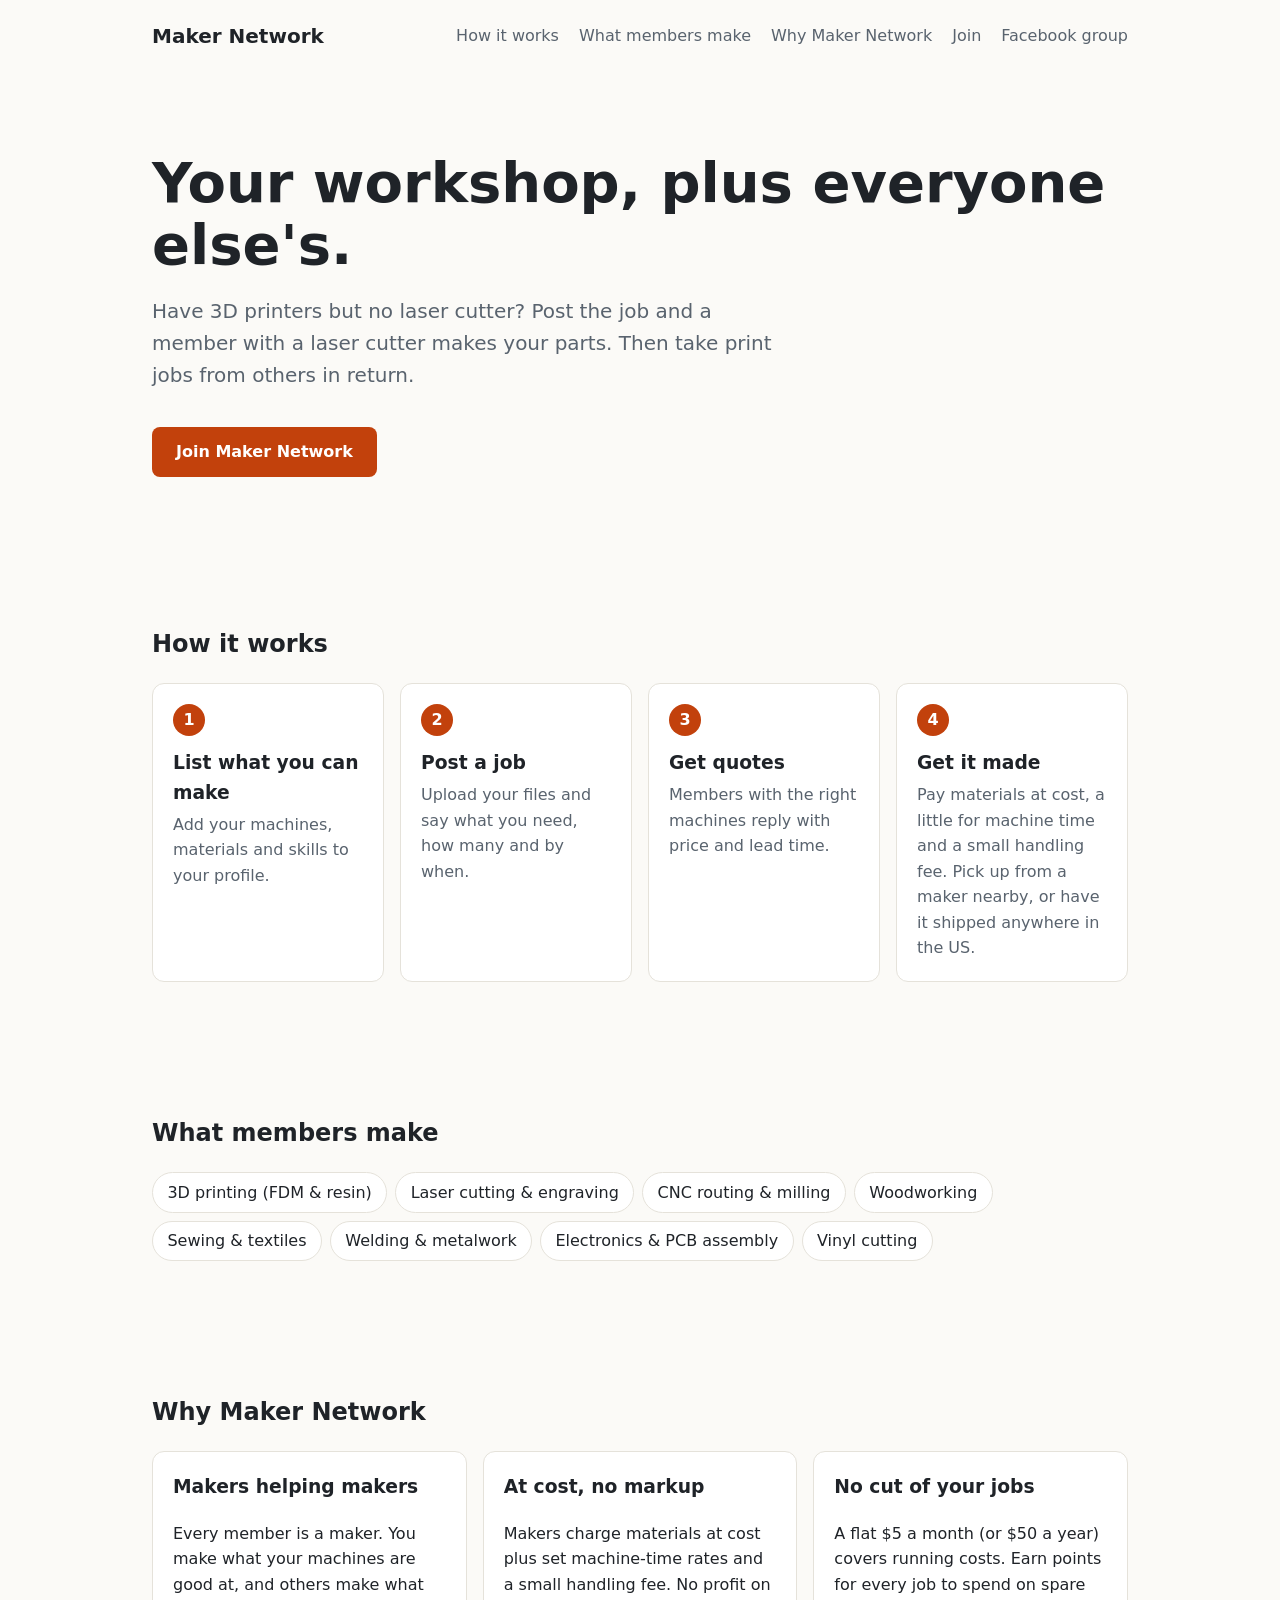
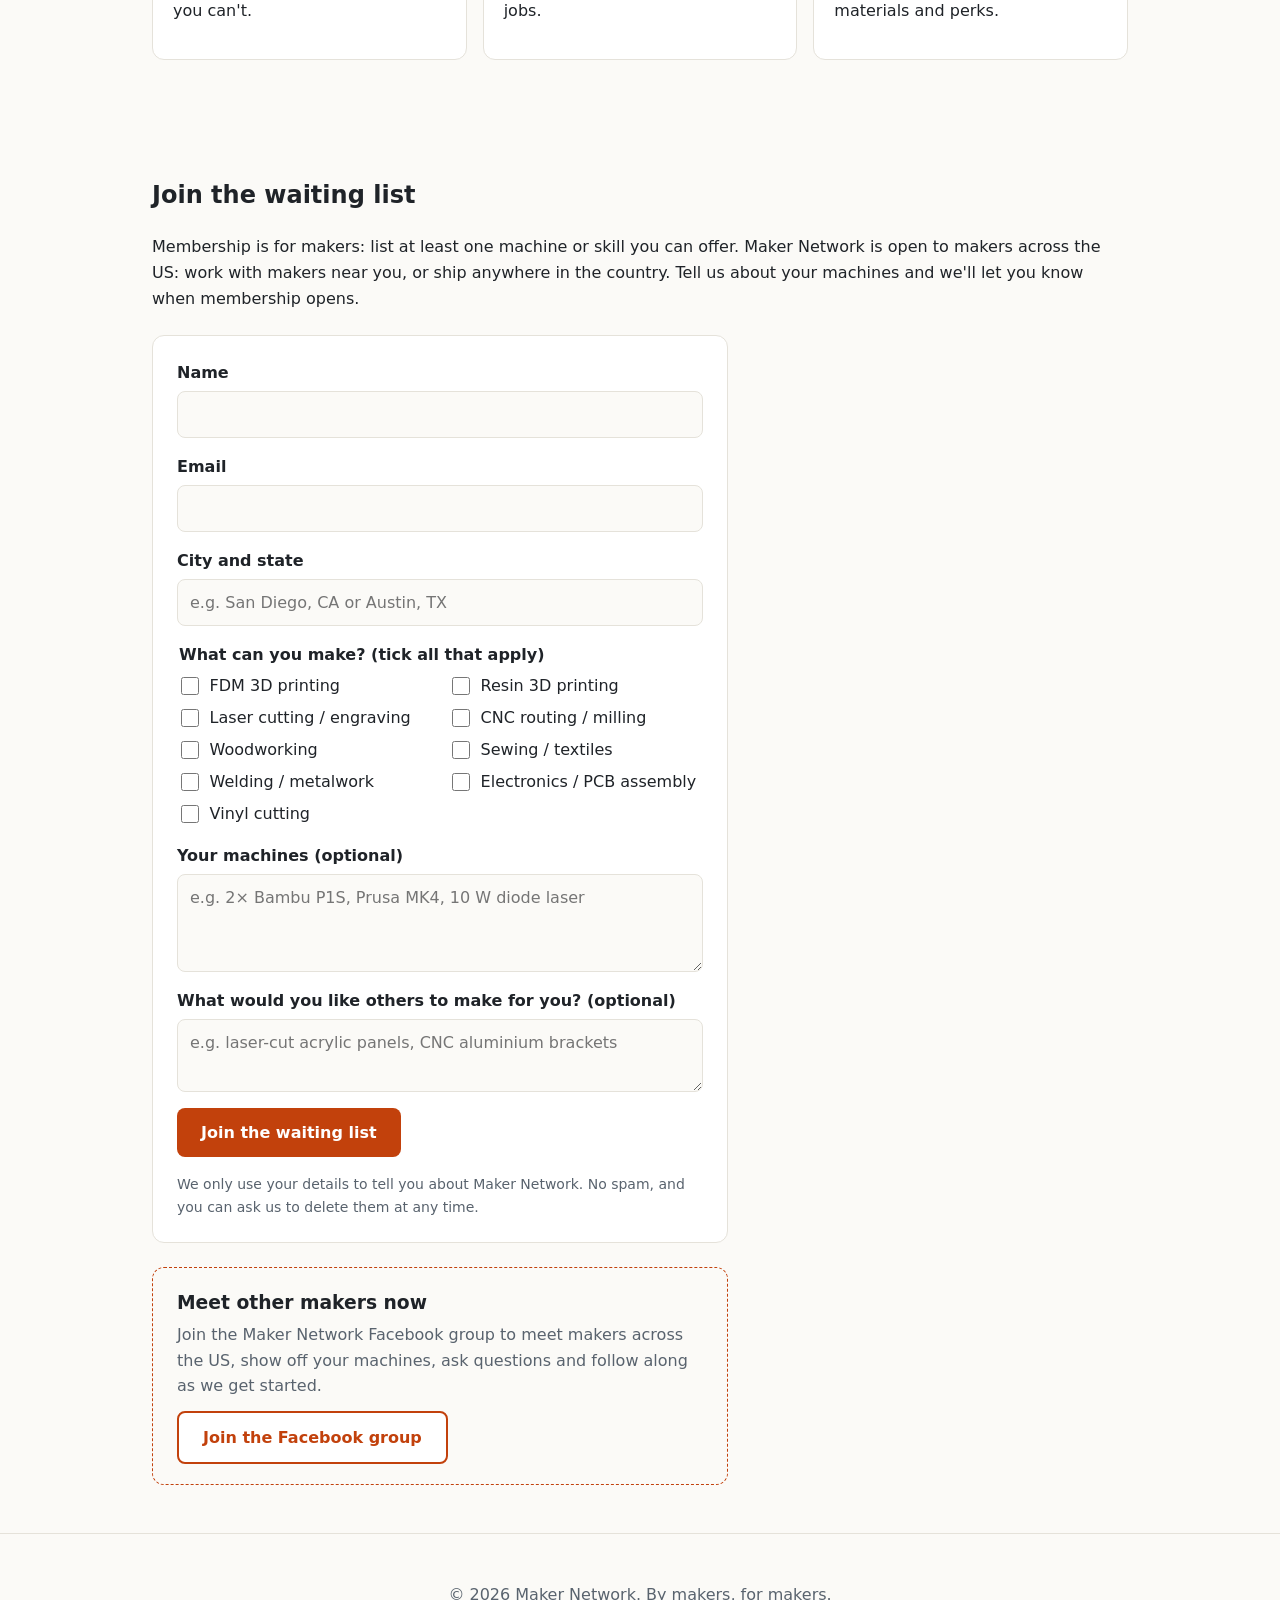
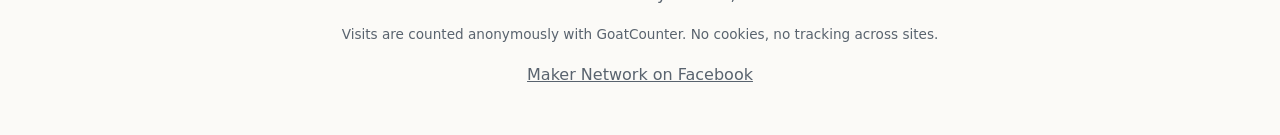
==== index.html @ ed3a5f57 "Count visits with GoatCounter Adds the GoatCounter script (no cookies), counts clicks on the Faceboo" ====
<!DOCTYPE html>
<html lang="en">
<head>
  <meta charset="utf-8">
  <meta name="viewport" content="width=device-width, initial-scale=1">
  <title>Maker Network: makers making for each other</title>
  <meta name="description" content="A network of makers who make things for each other. Post a job, and a member with the right machine makes it, at cost.">
  <link rel="stylesheet" href="styles.css">
  <meta property="og:type" content="website">
  <meta property="og:title" content="Maker Network: makers making for each other">
  <meta property="og:description" content="Makers across the US making things for each other, at cost. Join the waiting list.">
  <meta property="og:url" content="https://macdat-git.github.io/maker-network-website/">
  <meta property="og:image" content="https://macdat-git.github.io/maker-network-website/social-preview.png">
  <meta property="og:image:width" content="1640">
  <meta property="og:image:height" content="856">
  <meta name="twitter:card" content="summary_large_image">
</head>
<body>
  <header class="site-header">
    <a class="logo" href="./">Maker Network</a>
    <nav>
      <a href="#how">How it works</a>
      <a href="#capabilities">What members make</a>
      <a href="#why">Why Maker Network</a>
      <a href="#join">Join</a>
      <a href="https://www.facebook.com/groups/957347337170363" target="_blank" rel="noopener" data-goatcounter-click="facebook-group-menu">Facebook group</a>
    </nav>
  </header>

  <main>
    <section class="hero">
      <h1>Your workshop, plus everyone else's.</h1>
      <p>Have 3D printers but no laser cutter? Post the job and a member with a laser cutter makes your parts.
         Then take print jobs from others in return.</p>
      <a class="button" href="#join">Join Maker Network</a>
    </section>

    <section id="how">
      <h2>How it works</h2>
      <ol class="steps">
        <li><h3>List what you can make</h3><p>Add your machines, materials and skills to your profile.</p></li>
        <li><h3>Post a job</h3><p>Upload your files and say what you need, how many and by when.</p></li>
        <li><h3>Get quotes</h3><p>Members with the right machines reply with price and lead time.</p></li>
        <li><h3>Get it made</h3><p>Pay materials at cost, a little for machine time and a small handling fee. Pick up from a maker nearby, or have it shipped anywhere in the US.</p></li>
      </ol>
    </section>

    <section id="capabilities">
      <h2>What members make</h2>
      <ul class="tags">
        <li>3D printing (FDM &amp; resin)</li>
        <li>Laser cutting &amp; engraving</li>
        <li>CNC routing &amp; milling</li>
        <li>Woodworking</li>
        <li>Sewing &amp; textiles</li>
        <li>Welding &amp; metalwork</li>
        <li>Electronics &amp; PCB assembly</li>
        <li>Vinyl cutting</li>
      </ul>
    </section>

    <section id="why">
      <h2>Why Maker Network</h2>
      <div class="cards">
        <article class="card">
          <h3>Makers helping makers</h3>
          <p>Every member is a maker. You make what your machines are good at, and others make what you can't.</p>
        </article>
        <article class="card">
          <h3>At cost, no markup</h3>
          <p>Makers charge materials at cost plus set machine-time rates and a small handling fee. No profit on jobs.</p>
        </article>
        <article class="card">
          <h3>No cut of your jobs</h3>
          <p>A flat $5 a month (or $50 a year) covers running costs. Earn points for every job to spend on spare materials and perks.</p>
        </article>
      </div>
    </section>

    <section id="join">
      <h2>Join the waiting list</h2>
      <p>Membership is for makers: list at least one machine or skill you can offer.
         Maker Network is open to makers across the US: work with makers near you, or ship anywhere in the country.
         Tell us about your machines and we'll let you know when membership opens.</p>

      <!-- To turn the form on: create a free form at https://formspree.io (or a similar
           form service), then put its endpoint URL in data-endpoint below. -->
      <form id="signup" class="signup" method="POST" data-endpoint="https://formspree.io/f/meagjonw">
        <div class="field">
          <label for="name">Name</label>
          <input id="name" name="name" autocomplete="name" required>
        </div>
        <div class="field">
          <label for="email">Email</label>
          <input id="email" name="email" type="email" autocomplete="email" required>
        </div>
        <div class="field">
          <label for="area">City and state</label>
          <input id="area" name="area" placeholder="e.g. San Diego, CA or Austin, TX" required>
        </div>
        <fieldset class="field">
          <legend>What can you make? (tick all that apply)</legend>
          <div class="checks">
            <label><input type="checkbox" name="capabilities" value="FDM 3D printing"> FDM 3D printing</label>
            <label><input type="checkbox" name="capabilities" value="Resin 3D printing"> Resin 3D printing</label>
            <label><input type="checkbox" name="capabilities" value="Laser cutting / engraving"> Laser cutting / engraving</label>
            <label><input type="checkbox" name="capabilities" value="CNC routing / milling"> CNC routing / milling</label>
            <label><input type="checkbox" name="capabilities" value="Woodworking"> Woodworking</label>
            <label><input type="checkbox" name="capabilities" value="Sewing / textiles"> Sewing / textiles</label>
            <label><input type="checkbox" name="capabilities" value="Welding / metalwork"> Welding / metalwork</label>
            <label><input type="checkbox" name="capabilities" value="Electronics / PCB assembly"> Electronics / PCB assembly</label>
            <label><input type="checkbox" name="capabilities" value="Vinyl cutting"> Vinyl cutting</label>
          </div>
        </fieldset>
        <div class="field">
          <label for="machines">Your machines (optional)</label>
          <textarea id="machines" name="machines" rows="3" placeholder="e.g. 2× Bambu P1S, Prusa MK4, 10 W diode laser"></textarea>
        </div>
        <div class="field">
          <label for="need">What would you like others to make for you? (optional)</label>
          <textarea id="need" name="need" rows="2" placeholder="e.g. laser-cut acrylic panels, CNC aluminium brackets"></textarea>
        </div>
        <button class="button" type="submit">Join the waiting list</button>
        <p class="form-note">We only use your details to tell you about Maker Network. No spam, and you can ask us to delete them at any time.</p>
        <p class="form-status" role="status" aria-live="polite"></p>
      </form>

      <div class="community">
        <h3>Meet other makers now</h3>
        <p>Join the Maker Network Facebook group to meet makers across the US, show off your machines,
           ask questions and follow along as we get started.</p>
        <a class="button secondary" href="https://www.facebook.com/groups/957347337170363" target="_blank" rel="noopener" data-goatcounter-click="facebook-group-join-section">Join the Facebook group</a>
      </div>
    </section>
  </main>

  <footer class="site-footer">
    <p>&copy; <span id="year"></span> Maker Network. By makers, for makers.</p>
    <p class="small-print">Visits are counted anonymously with GoatCounter. No cookies, no tracking across sites.</p>
    <p><a href="https://www.facebook.com/groups/957347337170363" target="_blank" rel="noopener" data-goatcounter-click="facebook-group-footer">Maker Network on Facebook</a></p>
  </footer>
  <script src="main.js"></script>
  <!-- Visit counts: GoatCounter (no cookies). Dashboard: https://macdat.goatcounter.com -->
  <script data-goatcounter="https://macdat.goatcounter.com/count" async src="https://gc.zgo.at/count.js"></script>
</body>
</html>
---- styles.css ----
:root {
  --ink: #1f2328;
  --muted: #59636e;
  --bg: #fbfaf7;
  --surface: #ffffff;
  --accent: #c2410c;
  --accent-ink: #ffffff;
  --border: #e5e2da;
  --max: 64rem;
}

* { box-sizing: border-box; }

body {
  margin: 0;
  font-family: system-ui, -apple-system, "Segoe UI", Roboto, sans-serif;
  color: var(--ink);
  background: var(--bg);
  line-height: 1.6;
}

.site-header {
  display: flex;
  flex-wrap: wrap;
  gap: 1rem;
  justify-content: space-between;
  align-items: center;
  max-width: var(--max);
  margin: 0 auto;
  padding: 1.25rem 1.5rem;
}

.logo { font-weight: 700; font-size: 1.25rem; color: var(--ink); text-decoration: none; }
nav { display: flex; flex-wrap: wrap; gap: 1.25rem; }
nav a { color: var(--muted); text-decoration: none; }
nav a:hover { color: var(--accent); }

main section {
  max-width: var(--max);
  margin: 0 auto;
  padding: 3rem 1.5rem;
}

.hero { padding-top: 5rem; padding-bottom: 5rem; }
.hero h1 { font-size: clamp(2rem, 5vw, 3.5rem); line-height: 1.1; margin: 0 0 1rem; }
.hero p { font-size: 1.25rem; color: var(--muted); max-width: 40rem; }

.button {
  display: inline-block;
  margin-top: 1rem;
  padding: 0.75rem 1.5rem;
  background: var(--accent);
  color: var(--accent-ink);
  border-radius: 0.5rem;
  text-decoration: none;
  font-weight: 600;
}

.cards {
  display: grid;
  grid-template-columns: repeat(auto-fit, minmax(14rem, 1fr));
  gap: 1rem;
}

.card {
  background: var(--surface);
  border: 1px solid var(--border);
  border-radius: 0.75rem;
  padding: 1.25rem;
}
.card h3 { margin-top: 0; }

.site-footer {
  border-top: 1px solid var(--border);
  text-align: center;
  color: var(--muted);
  padding: 2rem 1.5rem;
}

.steps {
  list-style: none;
  counter-reset: step;
  padding: 0;
  display: grid;
  grid-template-columns: repeat(auto-fit, minmax(13rem, 1fr));
  gap: 1rem;
}
.steps li {
  counter-increment: step;
  background: var(--surface);
  border: 1px solid var(--border);
  border-radius: 0.75rem;
  padding: 1.25rem;
}
.steps li::before {
  content: counter(step);
  display: inline-grid;
  place-items: center;
  width: 2rem;
  height: 2rem;
  border-radius: 50%;
  background: var(--accent);
  color: var(--accent-ink);
  font-weight: 700;
}
.steps h3 { margin: 0.75rem 0 0.25rem; }
.steps p { margin: 0; color: var(--muted); }

.tags {
  list-style: none;
  padding: 0;
  display: flex;
  flex-wrap: wrap;
  gap: 0.5rem;
}
.tags li {
  background: var(--surface);
  border: 1px solid var(--border);
  border-radius: 999px;
  padding: 0.4rem 0.9rem;
}

.placeholder { color: var(--muted); font-style: italic; }

.signup {
  display: grid;
  gap: 1rem;
  max-width: 36rem;
  margin-top: 1.5rem;
  background: var(--surface);
  border: 1px solid var(--border);
  border-radius: 0.75rem;
  padding: 1.5rem;
}
.field { display: grid; gap: 0.35rem; border: 0; padding: 0; margin: 0; }
.field label, .field legend { font-weight: 600; }
.field legend { margin-bottom: 0.35rem; }
input, textarea {
  font: inherit;
  padding: 0.6rem 0.75rem;
  border: 1px solid var(--border);
  border-radius: 0.5rem;
  background: var(--bg);
  color: var(--ink);
}
input:focus, textarea:focus { outline: 2px solid var(--accent); outline-offset: 1px; }
.checks {
  display: grid;
  grid-template-columns: repeat(auto-fit, minmax(14rem, 1fr));
  gap: 0.4rem 1rem;
}
.checks label { font-weight: 400; display: flex; gap: 0.5rem; align-items: center; }
.checks input { width: 1.1rem; height: 1.1rem; }
.signup .button { justify-self: start; border: 0; cursor: pointer; font: inherit; font-weight: 600; margin-top: 0; }
.signup .button:disabled { opacity: 0.5; cursor: not-allowed; }
.form-note { font-size: 0.875rem; color: var(--muted); margin: 0; }
.form-status { margin: 0; font-weight: 600; }
.form-status:empty { display: none; }

.community {
  max-width: 36rem;
  margin-top: 1.5rem;
  padding: 1.25rem 1.5rem;
  border: 1px dashed var(--accent);
  border-radius: 0.75rem;
}
.community h3 { margin: 0 0 0.25rem; }
.community p { margin: 0 0 0.75rem; color: var(--muted); }
.button.secondary { background: var(--surface); color: var(--accent); border: 2px solid var(--accent); margin-top: 0; }
.site-footer a { color: var(--muted); }
.small-print { font-size: 0.85rem; }
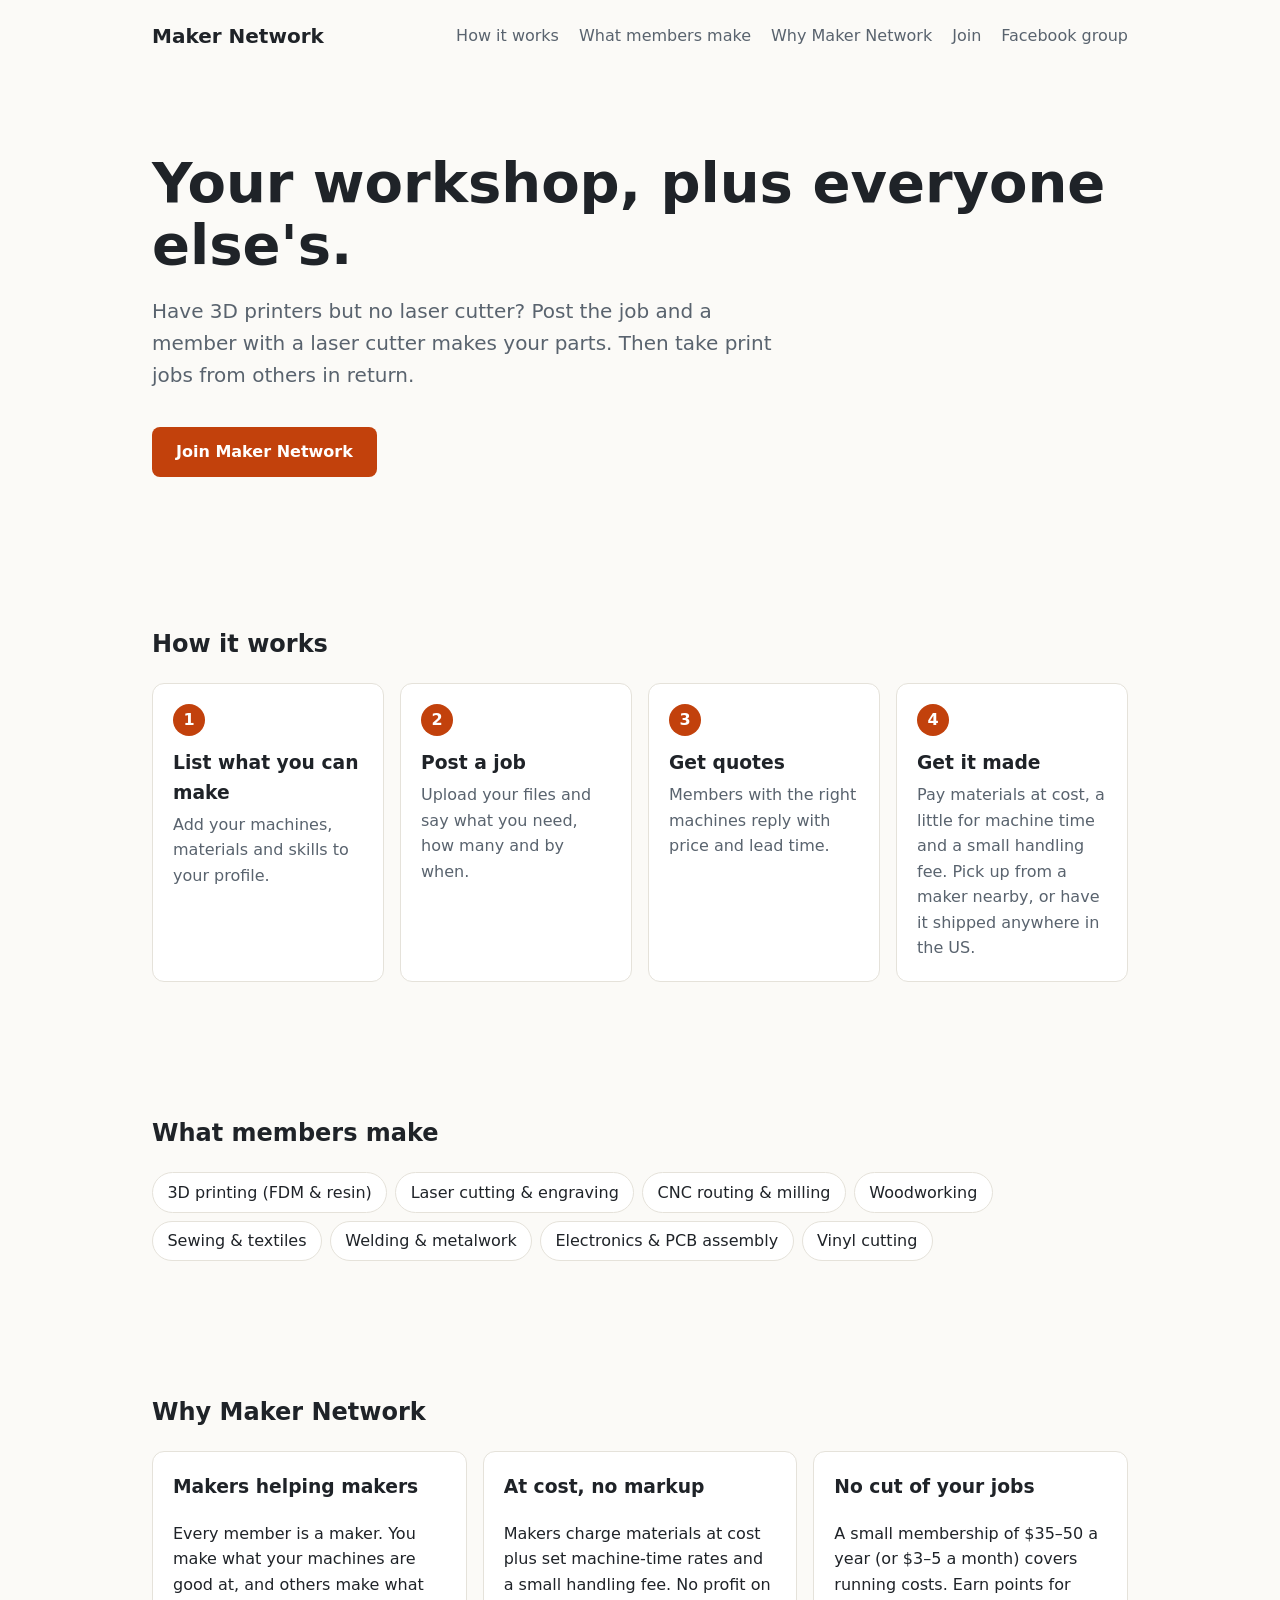
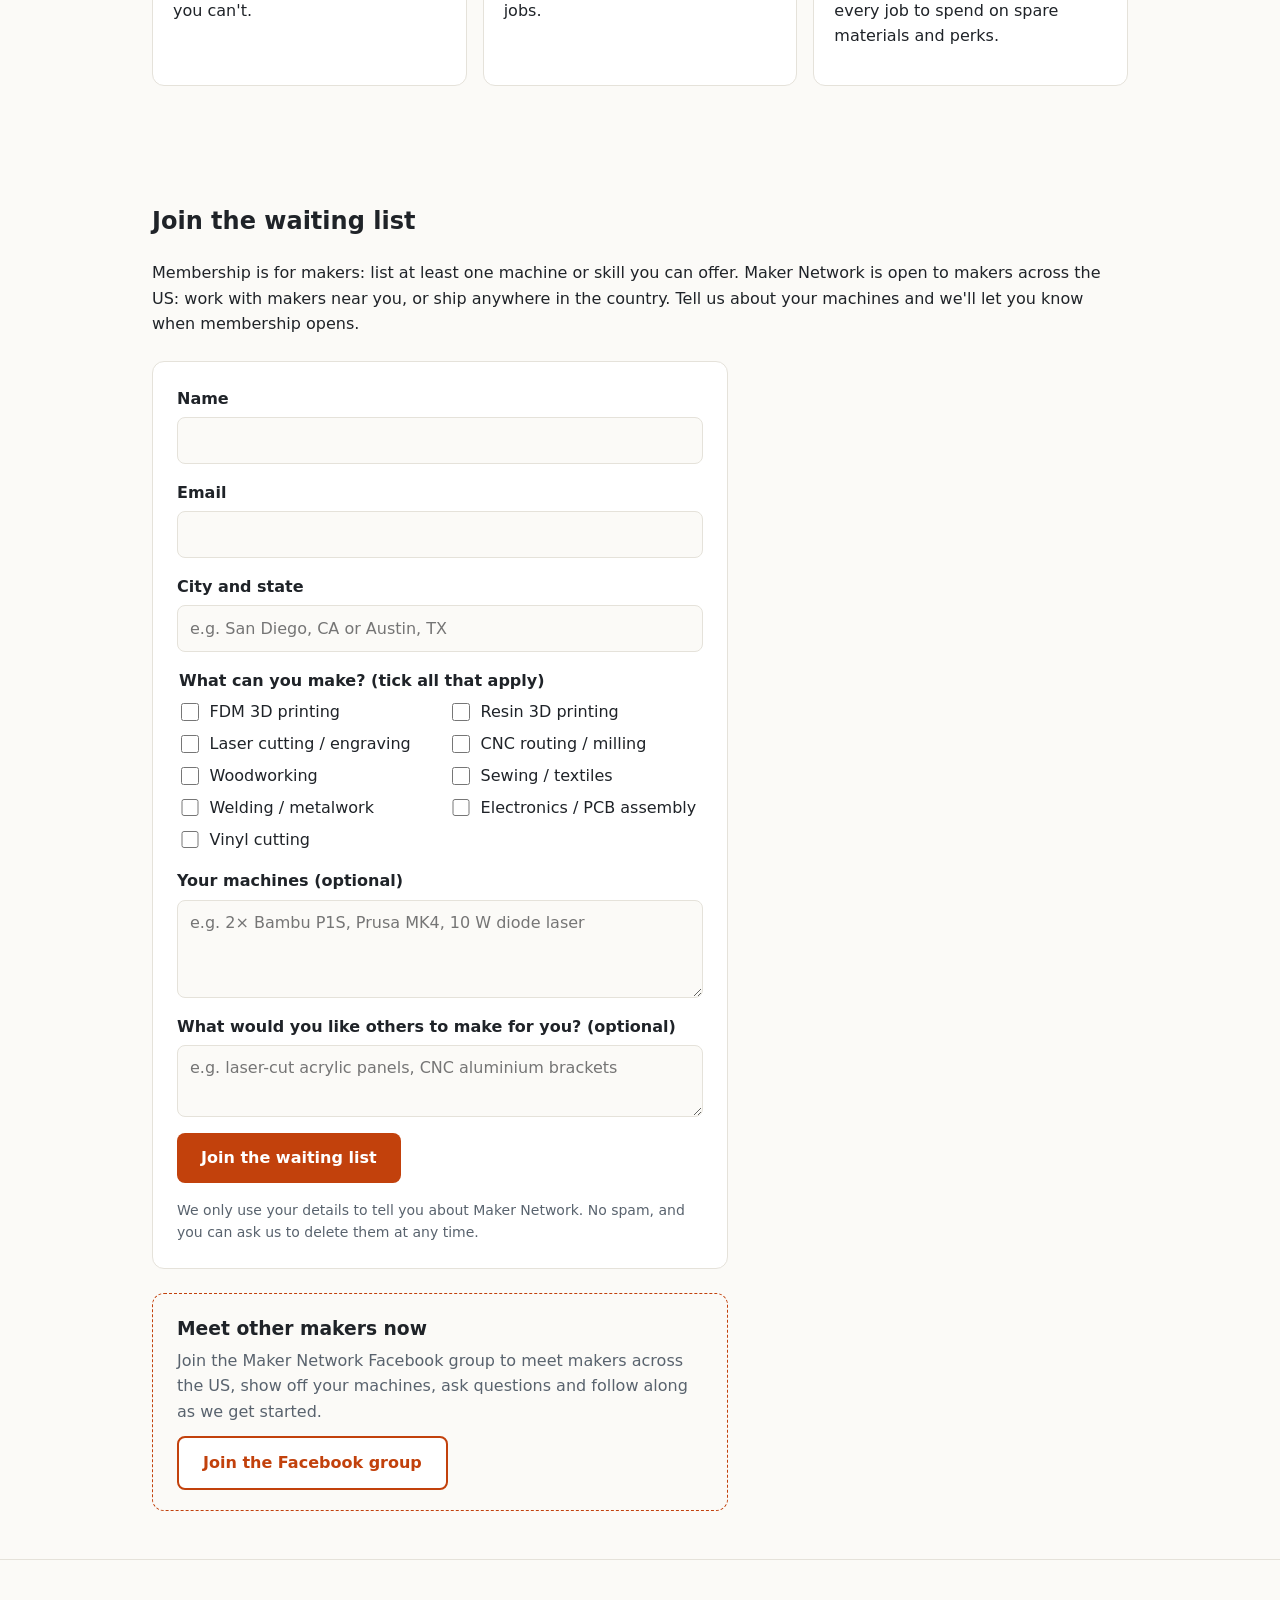
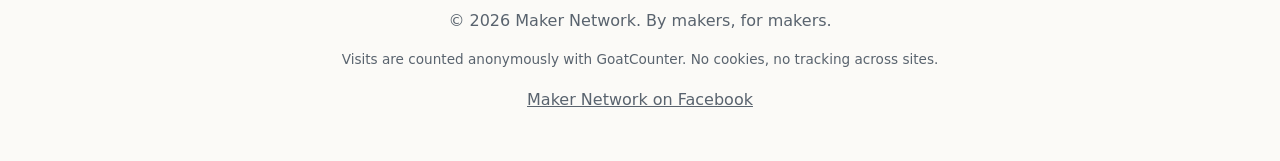
==== commit 0d678dfb: "Show the new membership fee range Co-Authored-By: Claude Opus 5.5 <noreply@anthropic.com> Claude-Ses" ====
--- a/index.html
+++ b/index.html
@@ -32,7 +32,7 @@
       <h1>Your workshop, plus everyone else's.</h1>
       <p>Have 3D printers but no laser cutter? Post the job and a member with a laser cutter makes your parts.
          Then take print jobs from others in return.</p>
-      <a class="button" href="#join">Join Maker Network</a>
+      <a class="button" href="#join" data-goatcounter-click="join-button-top">Join Maker Network</a>
     </section>
 
     <section id="how">
@@ -72,7 +72,7 @@
         </article>
         <article class="card">
           <h3>No cut of your jobs</h3>
-          <p>A flat $5 a month (or $50 a year) covers running costs. Earn points for every job to spend on spare materials and perks.</p>
+          <p>A small membership of $35–50 a year (or $3–5 a month) covers running costs. Earn points for every job to spend on spare materials and perks.</p>
         </article>
       </div>
     </section>
@@ -120,7 +120,7 @@
           <label for="need">What would you like others to make for you? (optional)</label>
           <textarea id="need" name="need" rows="2" placeholder="e.g. laser-cut acrylic panels, CNC aluminium brackets"></textarea>
         </div>
-        <button class="button" type="submit">Join the waiting list</button>
+        <button class="button" type="submit" data-goatcounter-click="signup-button-click">Join the waiting list</button>
         <p class="form-note">We only use your details to tell you about Maker Network. No spam, and you can ask us to delete them at any time.</p>
         <p class="form-status" role="status" aria-live="polite"></p>
       </form>
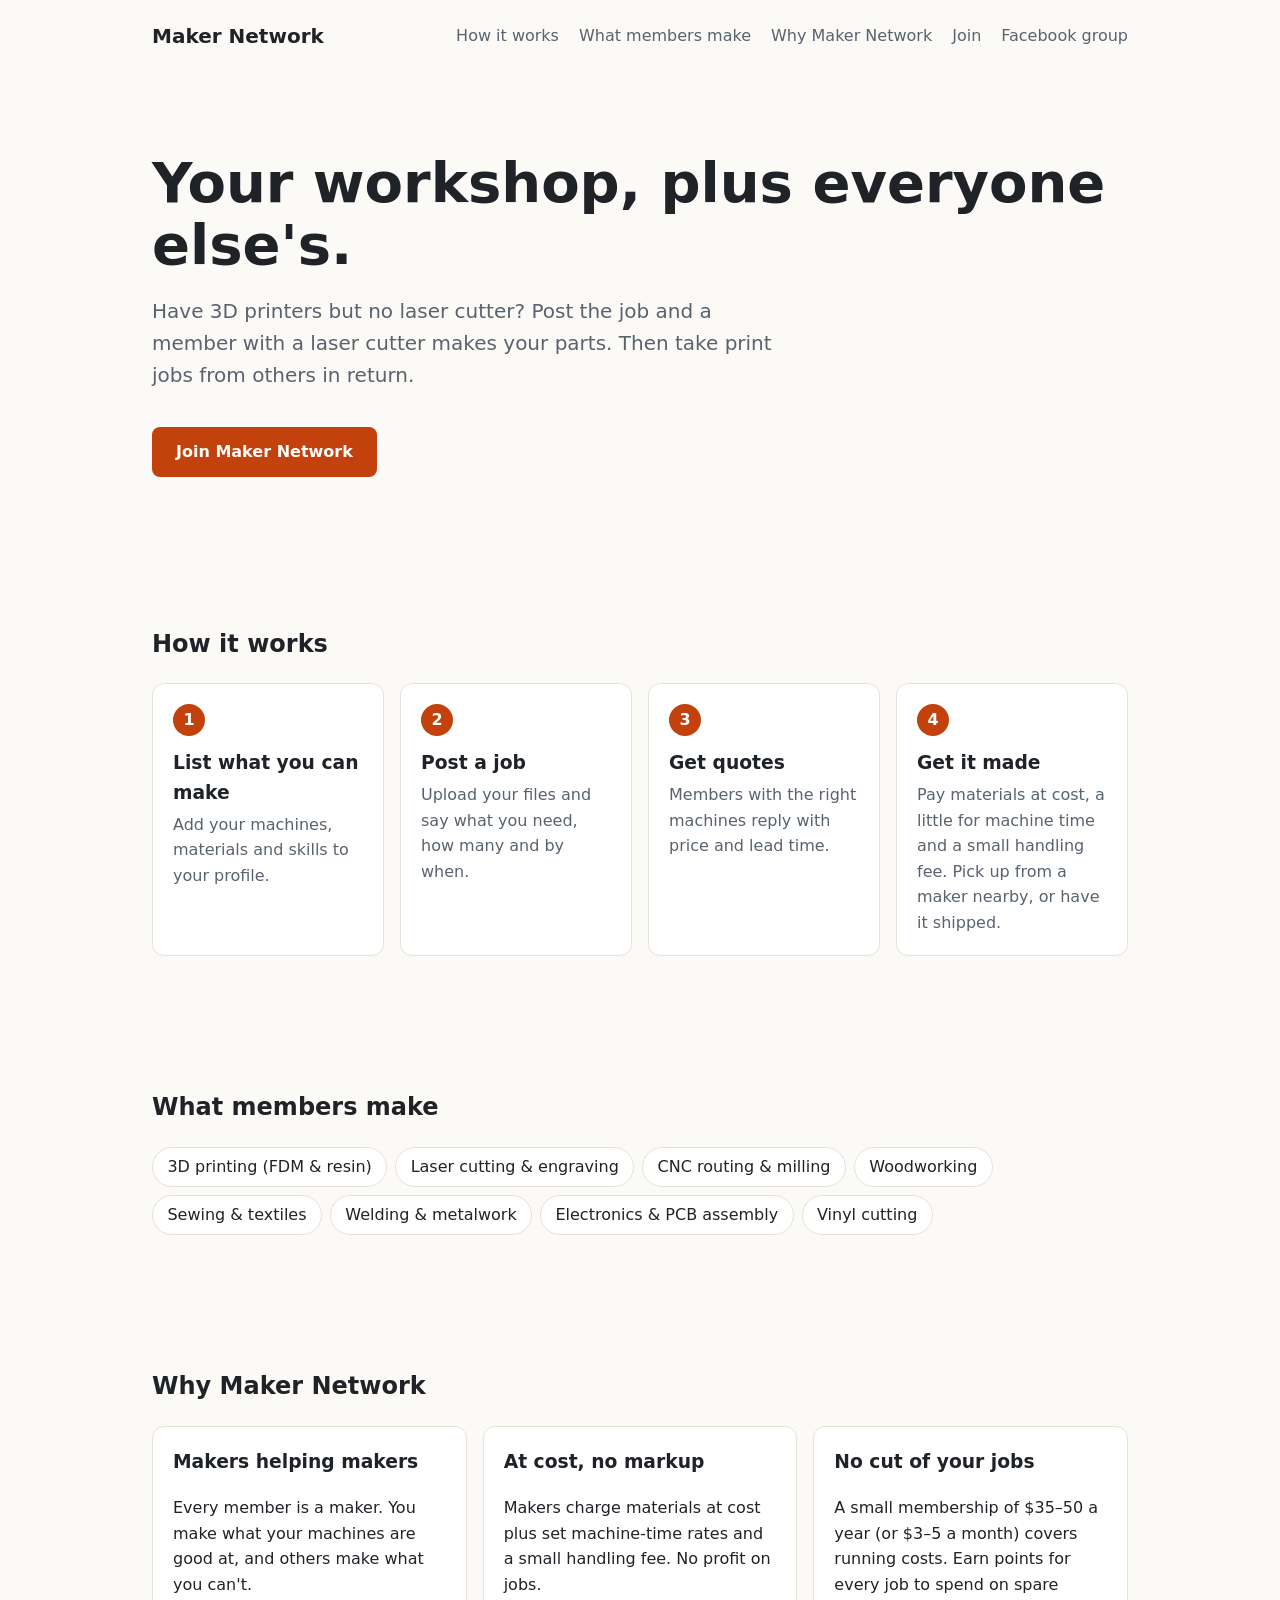
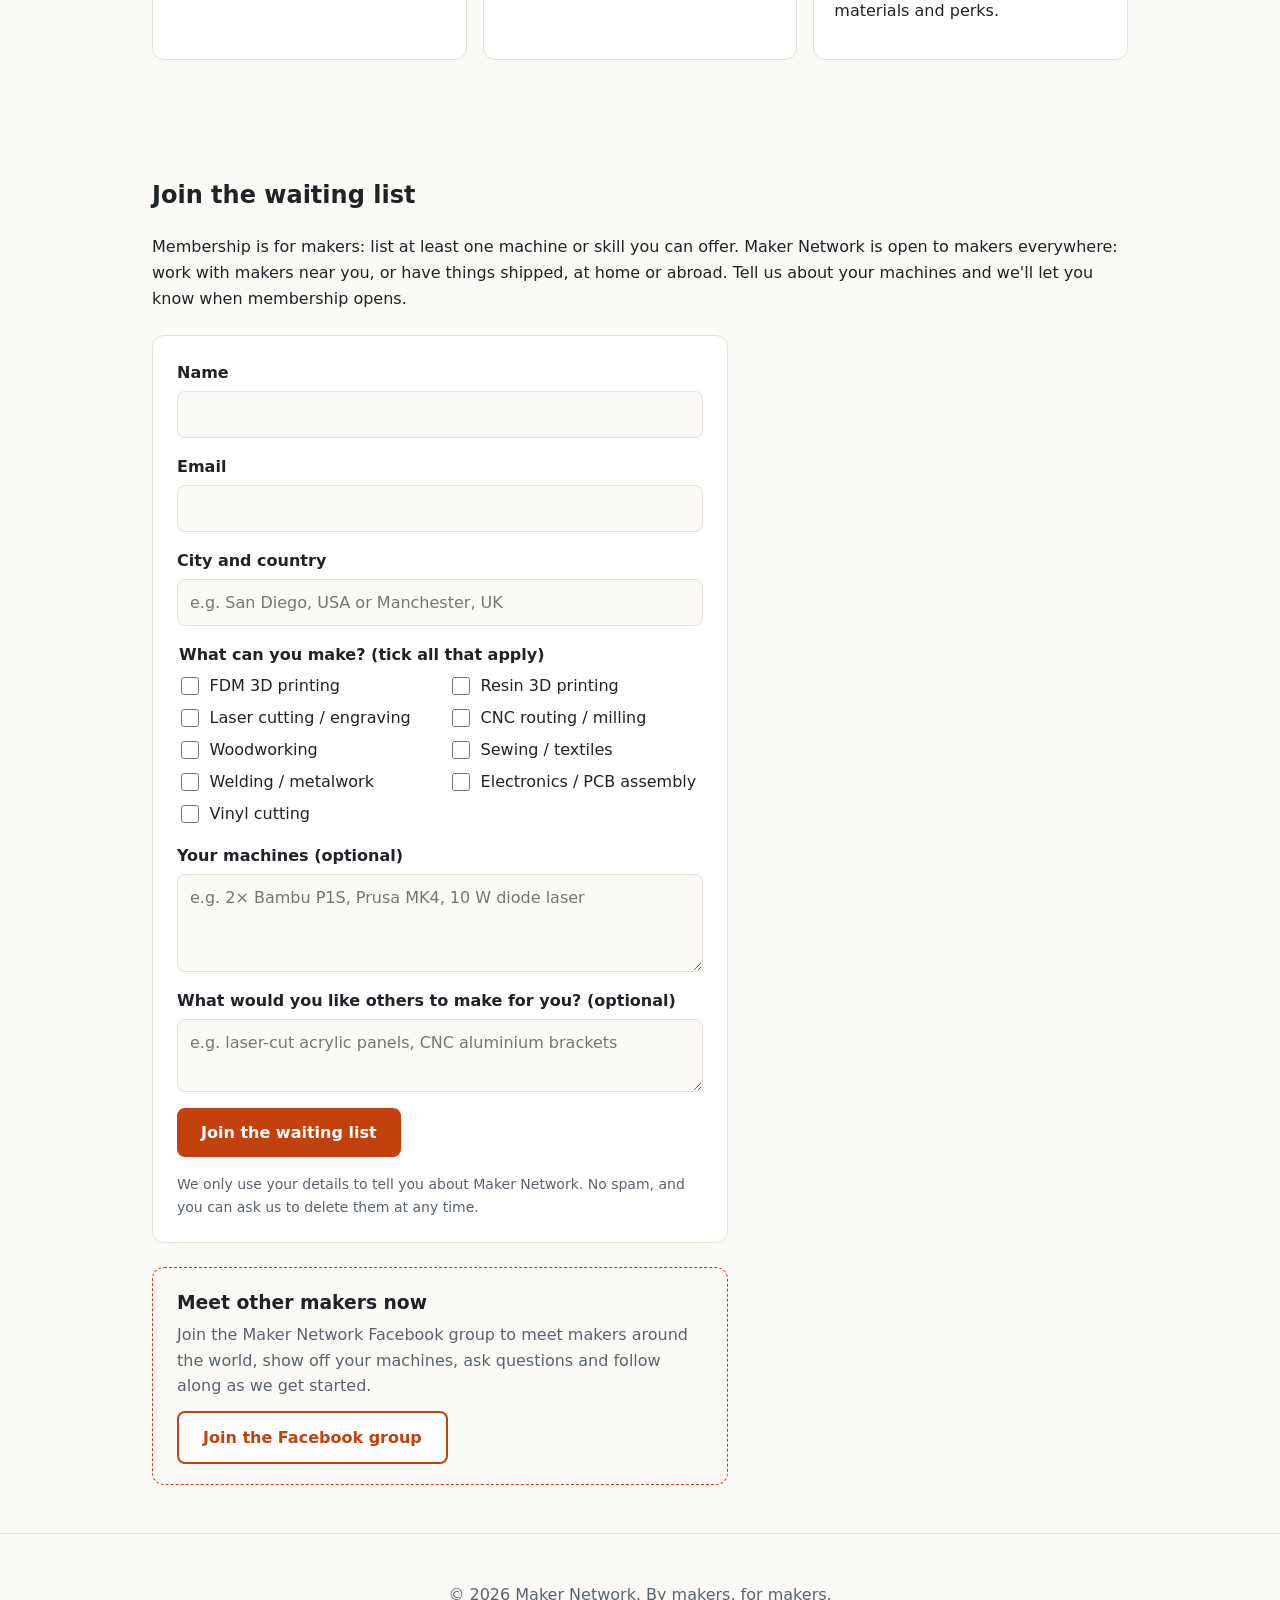
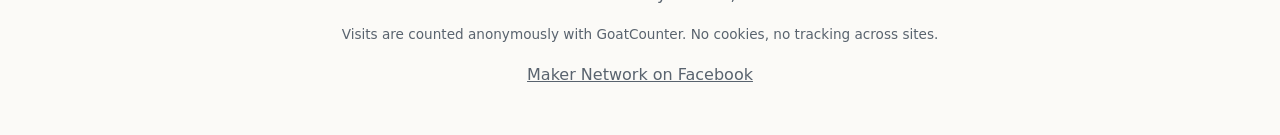
==== commit 403fbe7b: "Open the website to makers worldwide Removes US-only wording, asks for city and country on the waiti" ====
--- a/index.html
+++ b/index.html
@@ -8,7 +8,7 @@
   <link rel="stylesheet" href="styles.css">
   <meta property="og:type" content="website">
   <meta property="og:title" content="Maker Network: makers making for each other">
-  <meta property="og:description" content="Makers across the US making things for each other, at cost. Join the waiting list.">
+  <meta property="og:description" content="Makers around the world making things for each other, at cost. Join the waiting list.">
   <meta property="og:url" content="https://macdat-git.github.io/maker-network-website/">
   <meta property="og:image" content="https://macdat-git.github.io/maker-network-website/social-preview.png">
   <meta property="og:image:width" content="1640">
@@ -41,7 +41,7 @@
         <li><h3>List what you can make</h3><p>Add your machines, materials and skills to your profile.</p></li>
         <li><h3>Post a job</h3><p>Upload your files and say what you need, how many and by when.</p></li>
         <li><h3>Get quotes</h3><p>Members with the right machines reply with price and lead time.</p></li>
-        <li><h3>Get it made</h3><p>Pay materials at cost, a little for machine time and a small handling fee. Pick up from a maker nearby, or have it shipped anywhere in the US.</p></li>
+        <li><h3>Get it made</h3><p>Pay materials at cost, a little for machine time and a small handling fee. Pick up from a maker nearby, or have it shipped.</p></li>
       </ol>
     </section>
 
@@ -80,7 +80,7 @@
     <section id="join">
       <h2>Join the waiting list</h2>
       <p>Membership is for makers: list at least one machine or skill you can offer.
-         Maker Network is open to makers across the US: work with makers near you, or ship anywhere in the country.
+         Maker Network is open to makers everywhere: work with makers near you, or have things shipped, at home or abroad.
          Tell us about your machines and we'll let you know when membership opens.</p>
 
       <!-- To turn the form on: create a free form at https://formspree.io (or a similar
@@ -95,8 +95,8 @@
           <input id="email" name="email" type="email" autocomplete="email" required>
         </div>
         <div class="field">
-          <label for="area">City and state</label>
-          <input id="area" name="area" placeholder="e.g. San Diego, CA or Austin, TX" required>
+          <label for="area">City and country</label>
+          <input id="area" name="area" placeholder="e.g. San Diego, USA or Manchester, UK" required>
         </div>
         <fieldset class="field">
           <legend>What can you make? (tick all that apply)</legend>
@@ -127,7 +127,7 @@
 
       <div class="community">
         <h3>Meet other makers now</h3>
-        <p>Join the Maker Network Facebook group to meet makers across the US, show off your machines,
+        <p>Join the Maker Network Facebook group to meet makers around the world, show off your machines,
            ask questions and follow along as we get started.</p>
         <a class="button secondary" href="https://www.facebook.com/groups/957347337170363" target="_blank" rel="noopener" data-goatcounter-click="facebook-group-join-section">Join the Facebook group</a>
       </div>
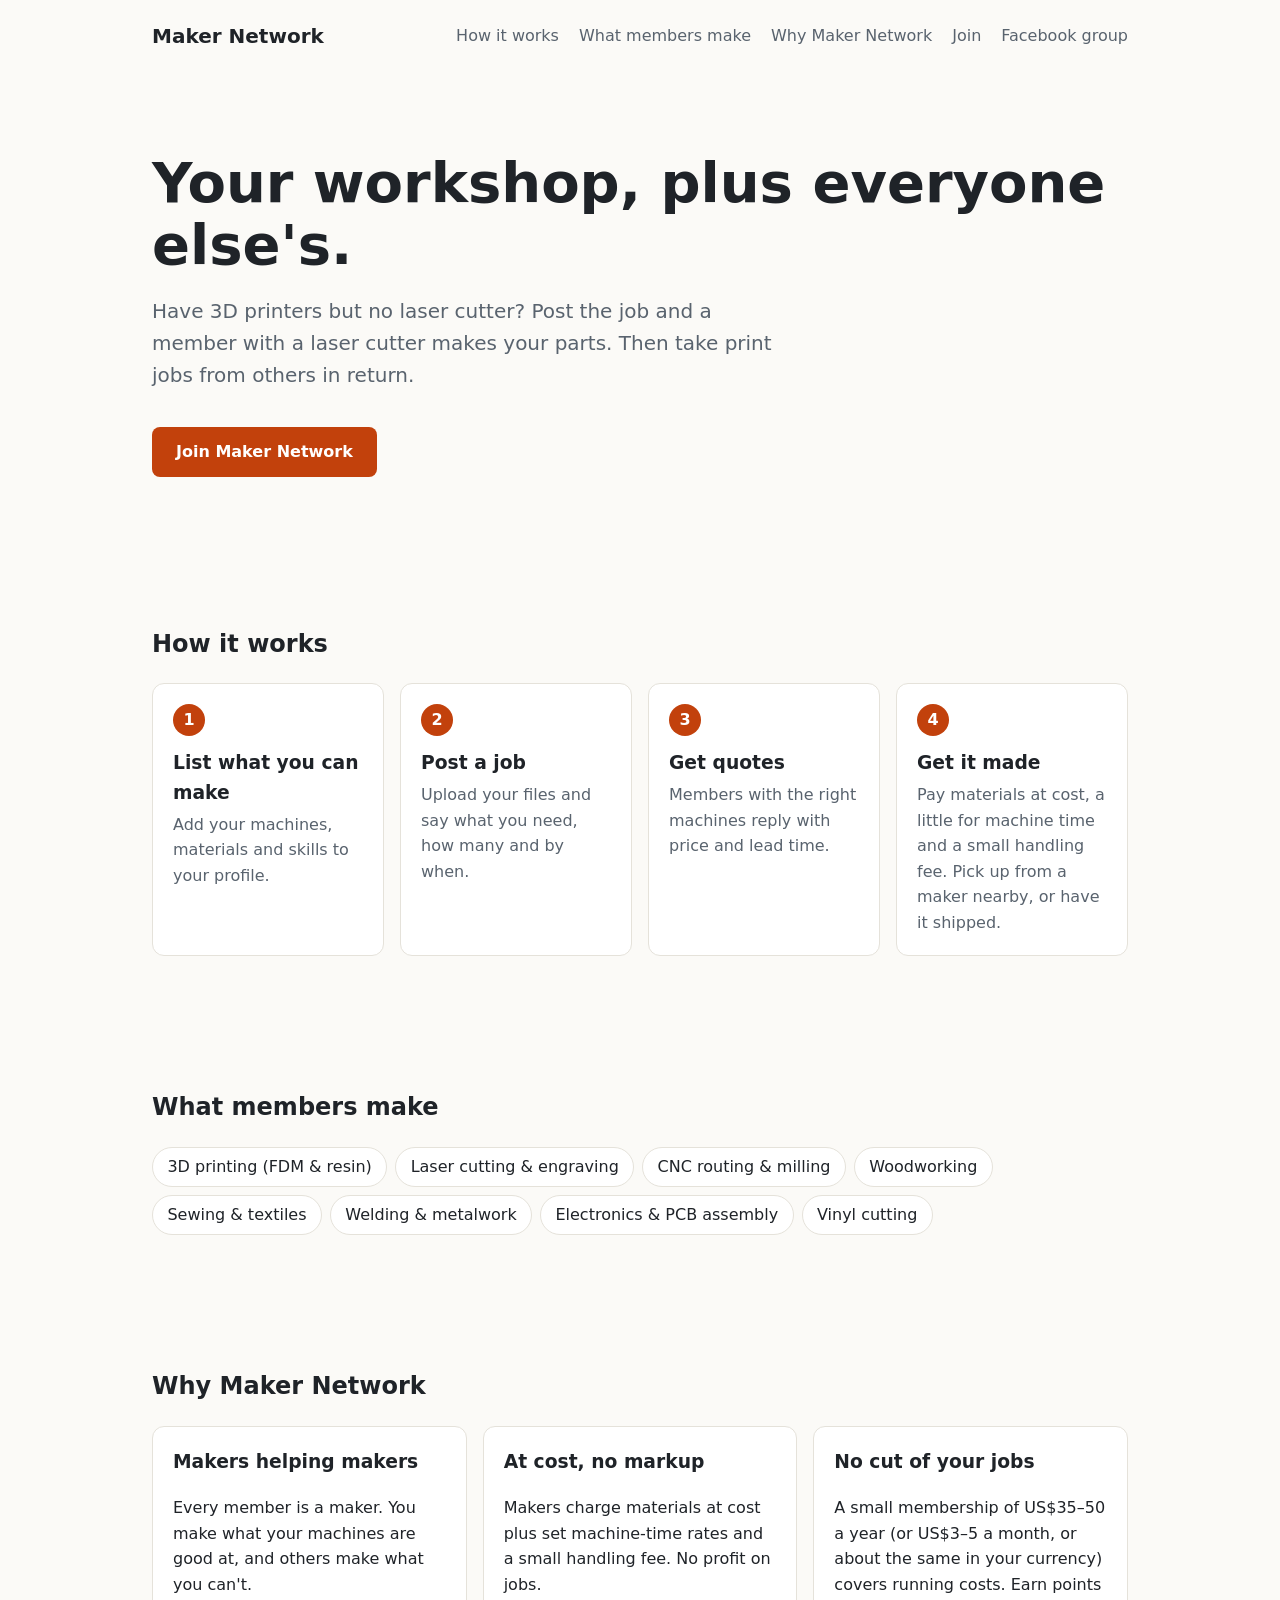
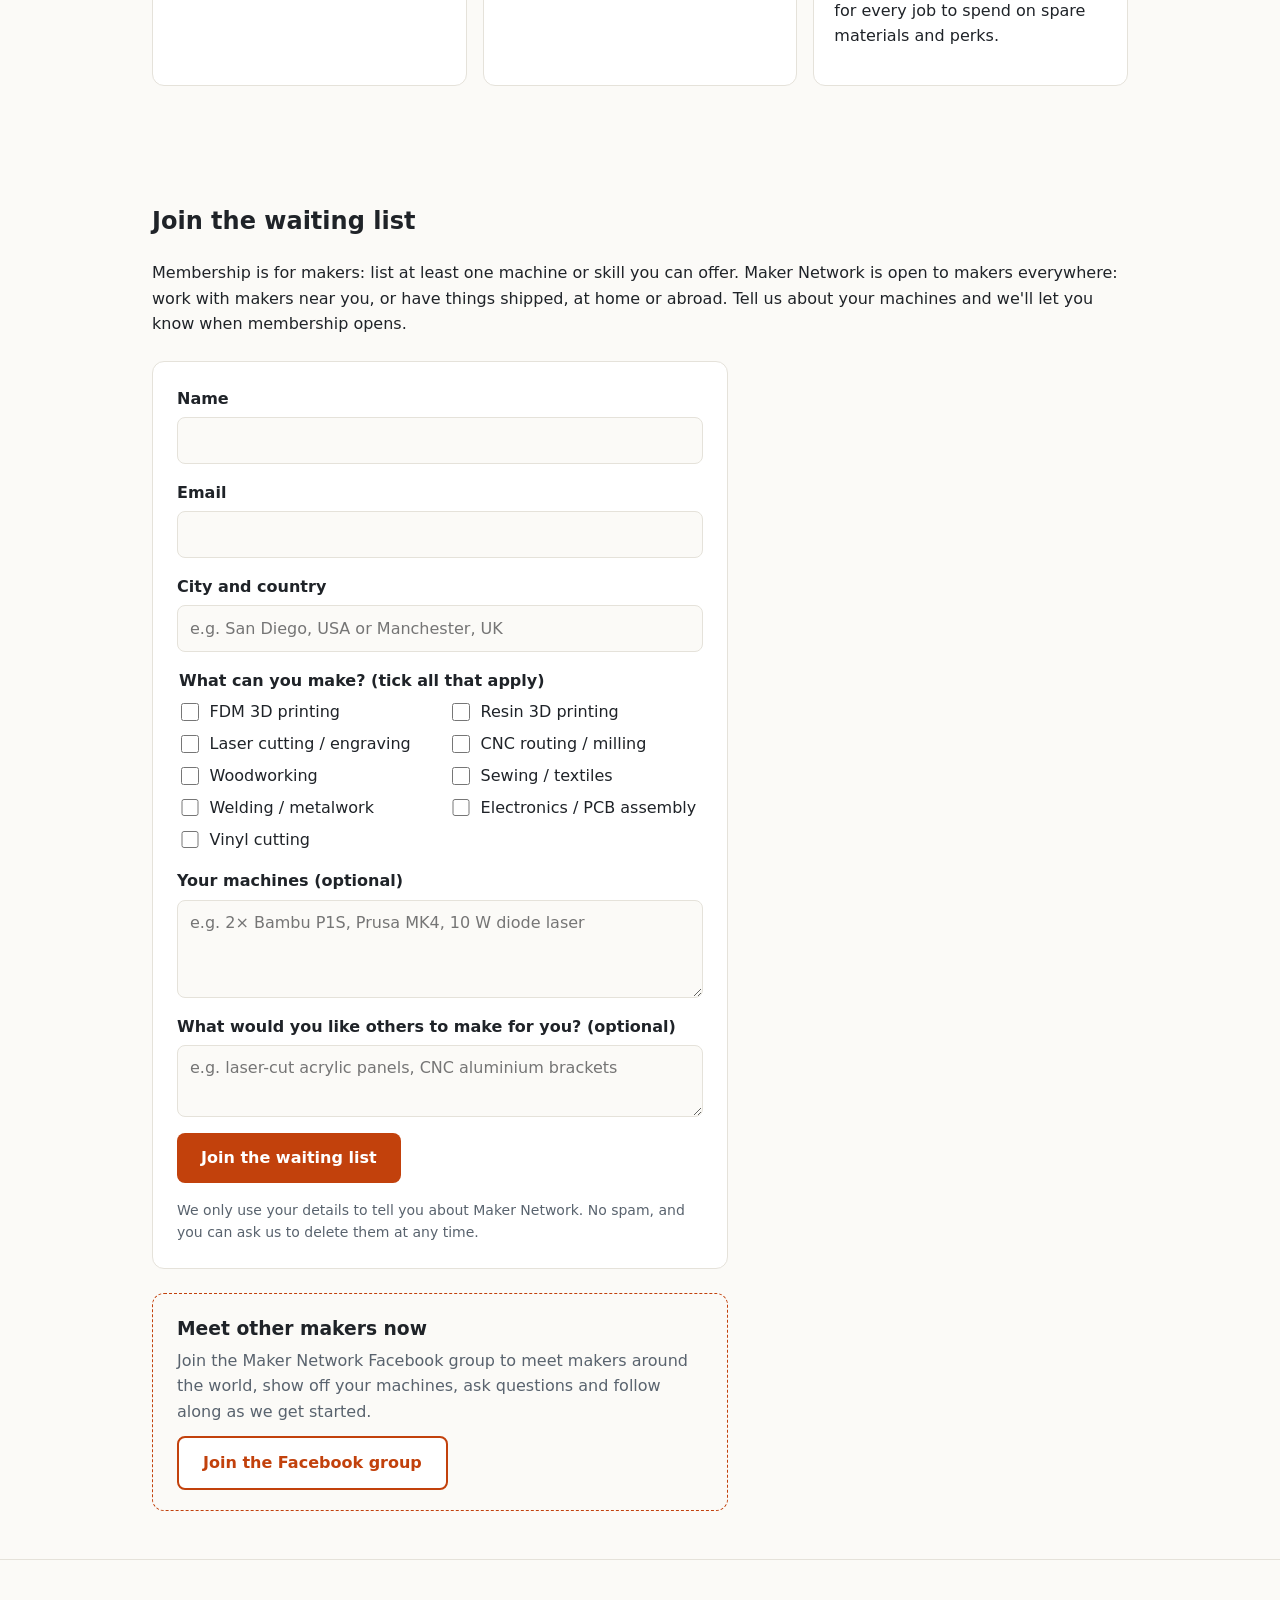
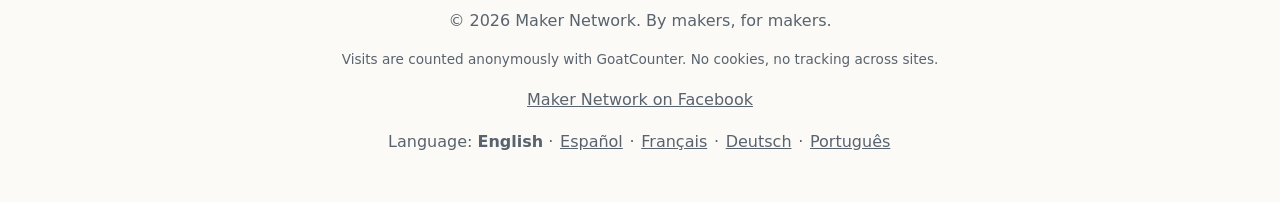
==== commit f3e30fc7: "Add Spanish, French, German and Portuguese versions of the website The page is now generated from sr" ====
--- a/index.html
+++ b/index.html
@@ -5,11 +5,28 @@
   <meta name="viewport" content="width=device-width, initial-scale=1">
   <title>Maker Network: makers making for each other</title>
   <meta name="description" content="A network of makers who make things for each other. Post a job, and a member with the right machine makes it, at cost.">
+  <script>
+    (function () {
+      try {
+        if (localStorage.getItem("mn-lang")) return;
+        var pages = { es: "es/", fr: "fr/", de: "de/", pt: "pt/" };
+        var lang = (navigator.language || "en").slice(0, 2).toLowerCase();
+        if (pages[lang]) location.replace(pages[lang] + location.hash);
+      } catch (e) {}
+    })();
+  </script>
   <link rel="stylesheet" href="styles.css">
+<link rel="alternate" hreflang="en" href="https://macdat-git.github.io/maker-network-website/">
+  <link rel="alternate" hreflang="es" href="https://macdat-git.github.io/maker-network-website/es/">
+  <link rel="alternate" hreflang="fr" href="https://macdat-git.github.io/maker-network-website/fr/">
+  <link rel="alternate" hreflang="de" href="https://macdat-git.github.io/maker-network-website/de/">
+  <link rel="alternate" hreflang="pt" href="https://macdat-git.github.io/maker-network-website/pt/">
+  <link rel="alternate" hreflang="x-default" href="https://macdat-git.github.io/maker-network-website/">
   <meta property="og:type" content="website">
   <meta property="og:title" content="Maker Network: makers making for each other">
   <meta property="og:description" content="Makers around the world making things for each other, at cost. Join the waiting list.">
   <meta property="og:url" content="https://macdat-git.github.io/maker-network-website/">
+  <meta property="og:locale" content="en_US">
   <meta property="og:image" content="https://macdat-git.github.io/maker-network-website/social-preview.png">
   <meta property="og:image:width" content="1640">
   <meta property="og:image:height" content="856">
@@ -30,8 +47,7 @@
   <main>
     <section class="hero">
       <h1>Your workshop, plus everyone else's.</h1>
-      <p>Have 3D printers but no laser cutter? Post the job and a member with a laser cutter makes your parts.
-         Then take print jobs from others in return.</p>
+      <p>Have 3D printers but no laser cutter? Post the job and a member with a laser cutter makes your parts. Then take print jobs from others in return.</p>
       <a class="button" href="#join" data-goatcounter-click="join-button-top">Join Maker Network</a>
     </section>
 
@@ -72,20 +88,21 @@
         </article>
         <article class="card">
           <h3>No cut of your jobs</h3>
-          <p>A small membership of $35–50 a year (or $3–5 a month) covers running costs. Earn points for every job to spend on spare materials and perks.</p>
+          <p>A small membership of US$35–50 a year (or US$3–5 a month, or about the same in your currency) covers running costs. Earn points for every job to spend on spare materials and perks.</p>
         </article>
       </div>
     </section>
 
     <section id="join">
       <h2>Join the waiting list</h2>
-      <p>Membership is for makers: list at least one machine or skill you can offer.
-         Maker Network is open to makers everywhere: work with makers near you, or have things shipped, at home or abroad.
-         Tell us about your machines and we'll let you know when membership opens.</p>
+      <p>Membership is for makers: list at least one machine or skill you can offer. Maker Network is open to makers everywhere: work with makers near you, or have things shipped, at home or abroad. Tell us about your machines and we'll let you know when membership opens.</p>
 
       <!-- To turn the form on: create a free form at https://formspree.io (or a similar
            form service), then put its endpoint URL in data-endpoint below. -->
-      <form id="signup" class="signup" method="POST" data-endpoint="https://formspree.io/f/meagjonw">
+      <form id="signup" class="signup" method="POST" data-endpoint="https://formspree.io/f/meagjonw"
+        data-msg-soon="The waiting list opens soon." data-msg-tick="Please tick at least one thing you can make." data-msg-sending="Sending…"
+        data-msg-thanks="Thanks! You're on the list. We'll be in touch when membership opens." data-msg-error="Sorry, something went wrong. Please try again.">
+        <input type="hidden" name="language" value="en">
         <div class="field">
           <label for="name">Name</label>
           <input id="name" name="name" autocomplete="name" required>
@@ -127,8 +144,7 @@
 
       <div class="community">
         <h3>Meet other makers now</h3>
-        <p>Join the Maker Network Facebook group to meet makers around the world, show off your machines,
-           ask questions and follow along as we get started.</p>
+        <p>Join the Maker Network Facebook group to meet makers around the world, show off your machines, ask questions and follow along as we get started.</p>
         <a class="button secondary" href="https://www.facebook.com/groups/957347337170363" target="_blank" rel="noopener" data-goatcounter-click="facebook-group-join-section">Join the Facebook group</a>
       </div>
     </section>
@@ -138,6 +154,7 @@
     <p>&copy; <span id="year"></span> Maker Network. By makers, for makers.</p>
     <p class="small-print">Visits are counted anonymously with GoatCounter. No cookies, no tracking across sites.</p>
     <p><a href="https://www.facebook.com/groups/957347337170363" target="_blank" rel="noopener" data-goatcounter-click="facebook-group-footer">Maker Network on Facebook</a></p>
+    <p class="languages"><span>Language:</span> <strong>English</strong> · <a href="es/" hreflang="es" lang="es" data-lang="es">Español</a> · <a href="fr/" hreflang="fr" lang="fr" data-lang="fr">Français</a> · <a href="de/" hreflang="de" lang="de" data-lang="de">Deutsch</a> · <a href="pt/" hreflang="pt" lang="pt" data-lang="pt">Português</a></p>
   </footer>
   <script src="main.js"></script>
   <!-- Visit counts: GoatCounter (no cookies). Dashboard: https://macdat.goatcounter.com -->
--- a/styles.css
+++ b/styles.css
@@ -169,3 +169,5 @@
 .button.secondary { background: var(--surface); color: var(--accent); border: 2px solid var(--accent); margin-top: 0; }
 .site-footer a { color: var(--muted); }
 .small-print { font-size: 0.85rem; }
+.languages a { margin: 0 0.1rem; }
+.languages span { color: var(--muted); }
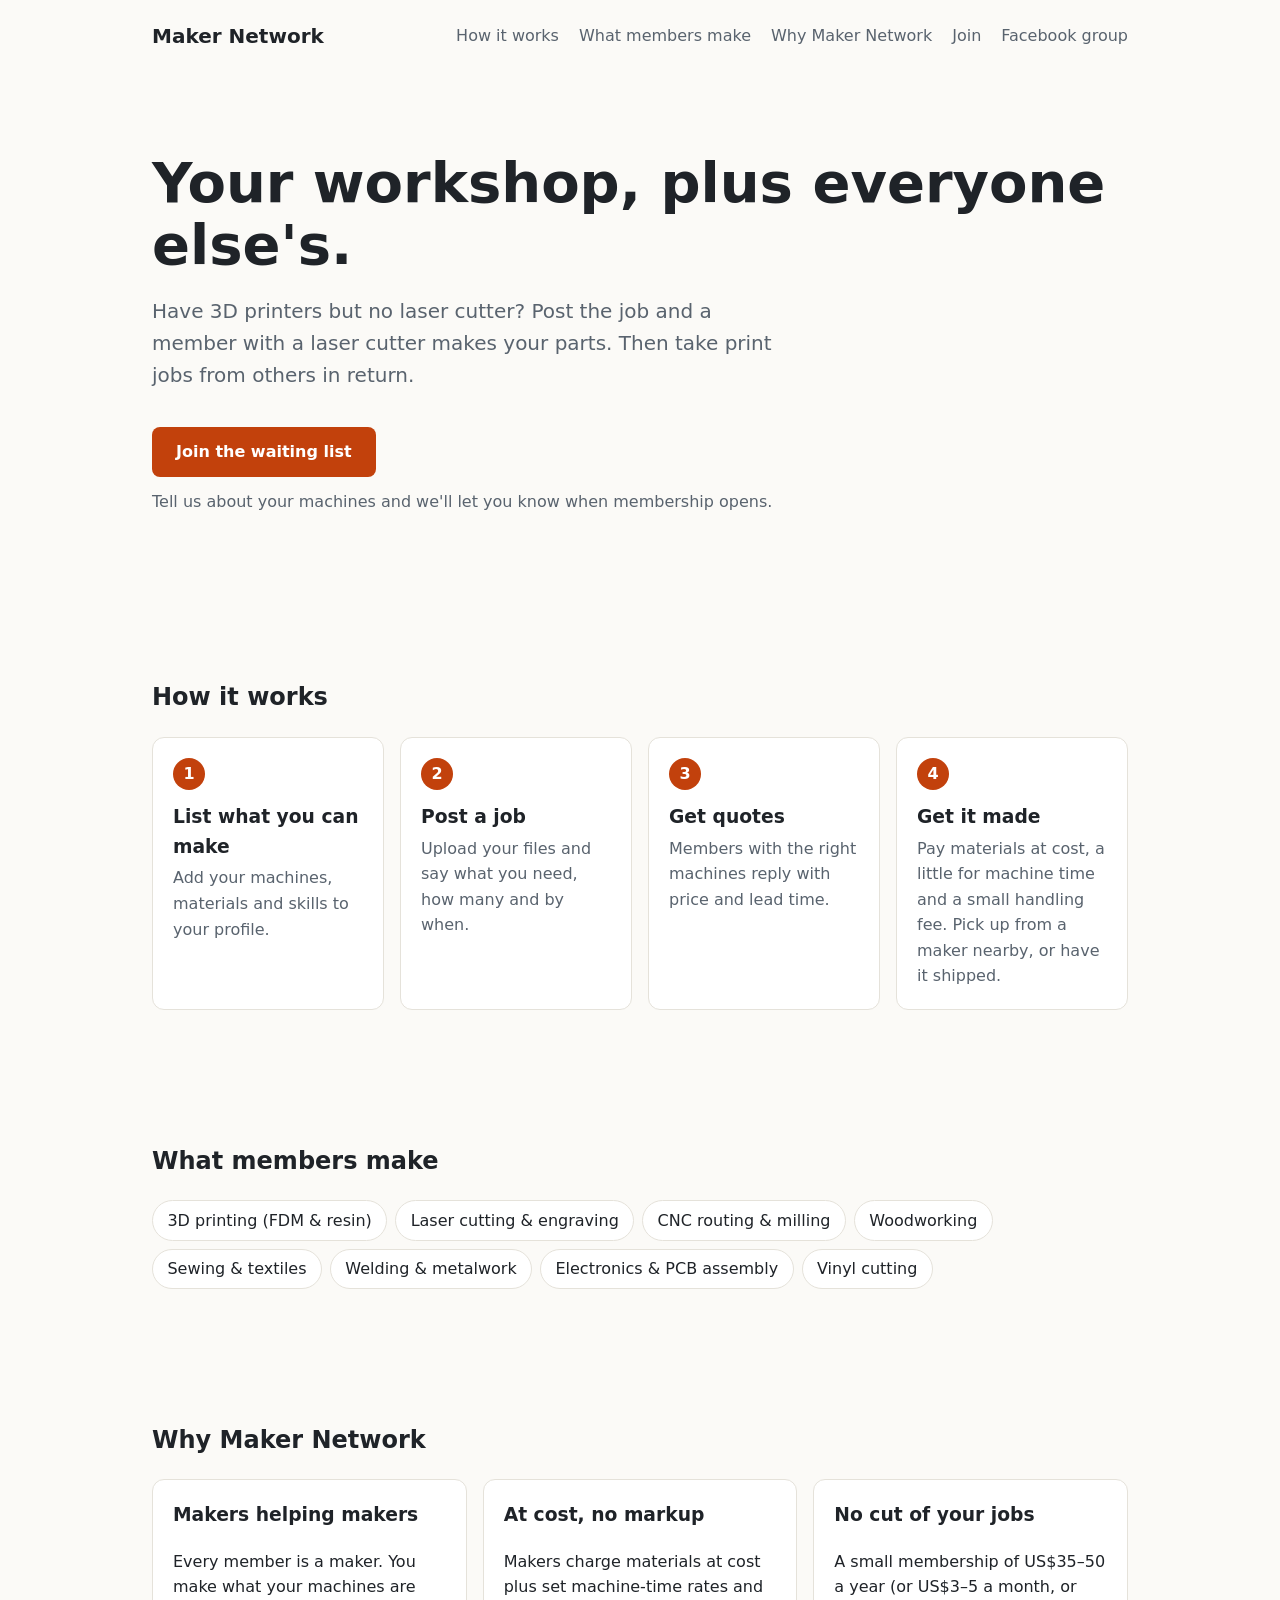
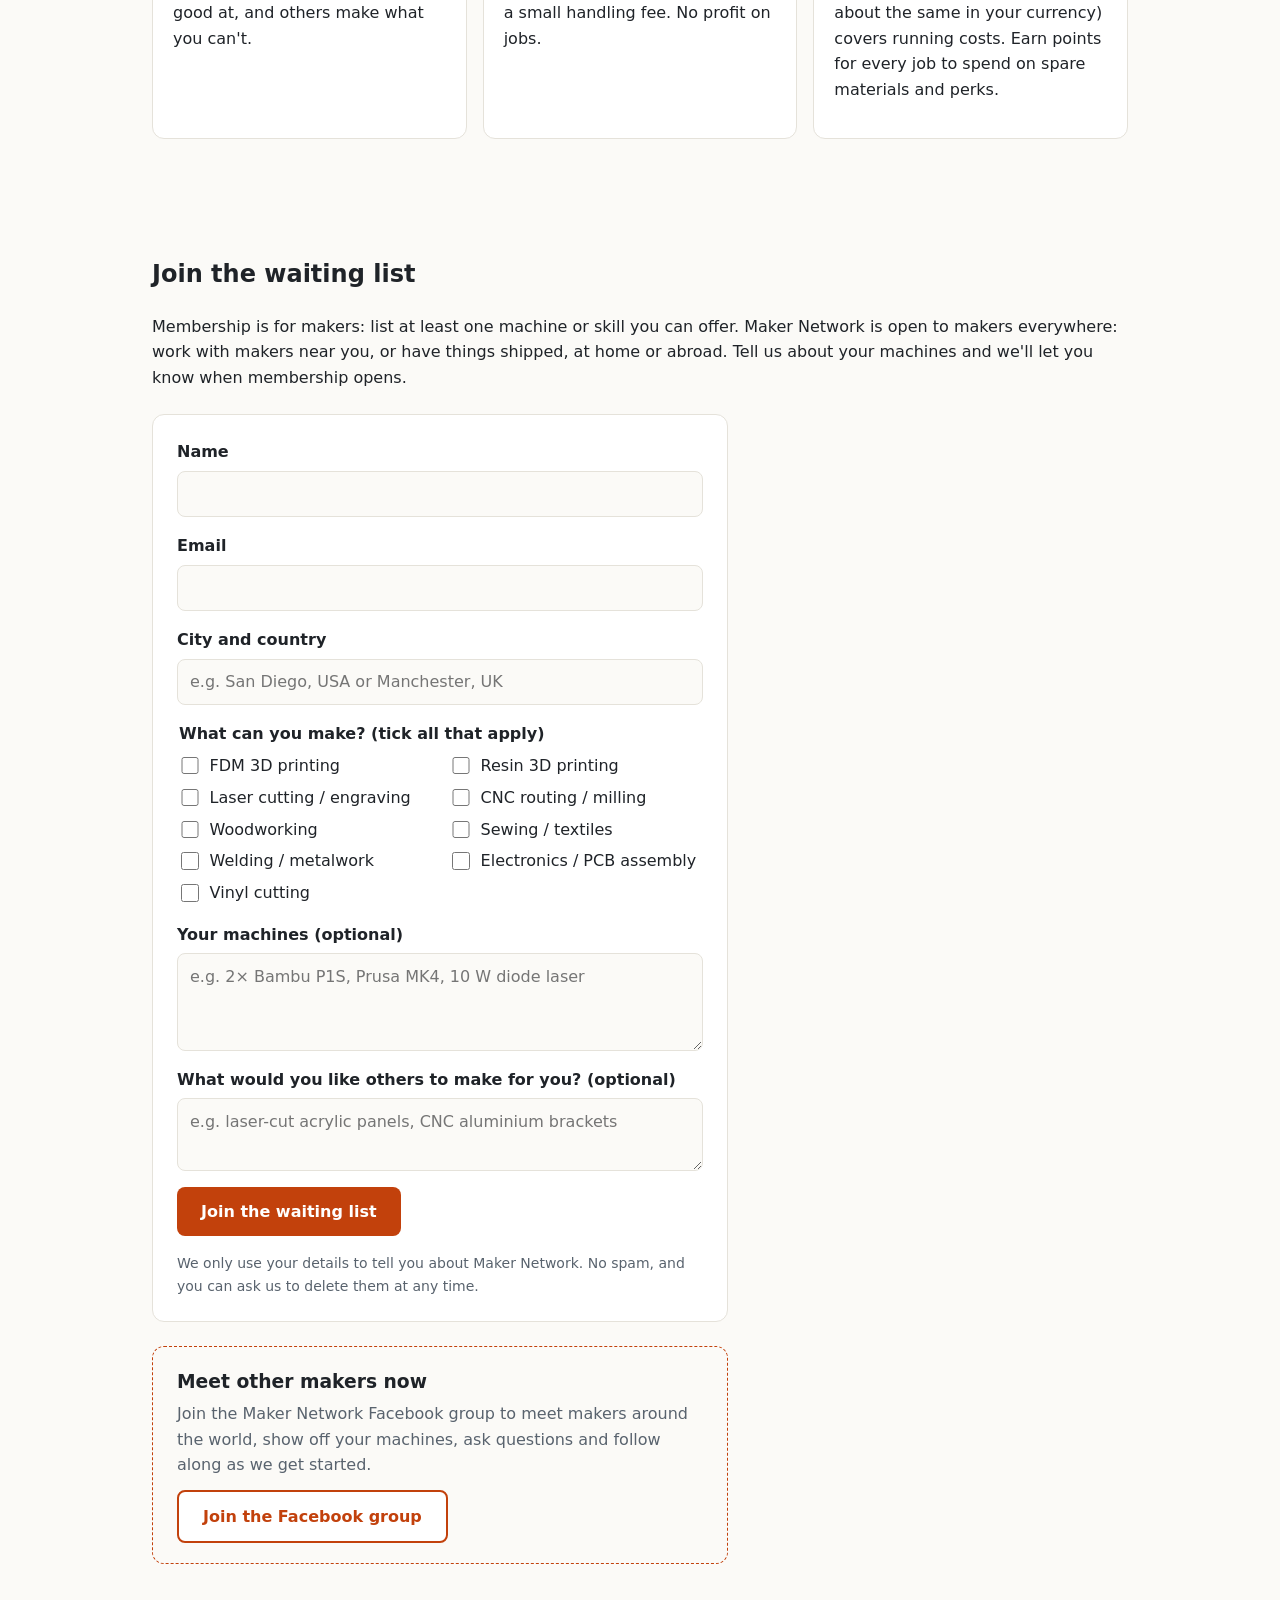
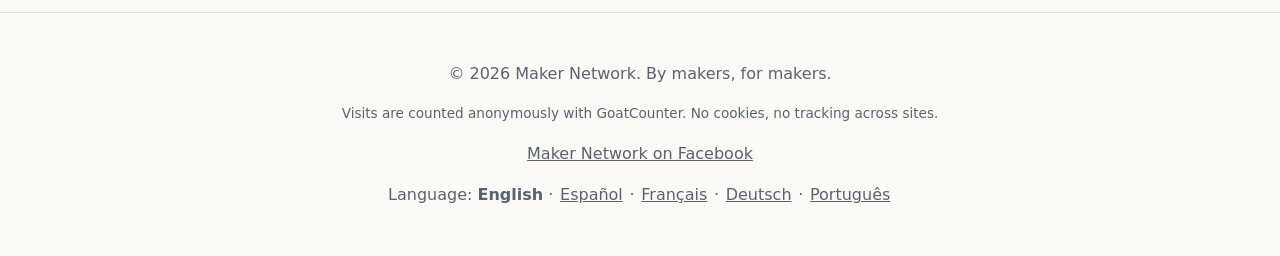
==== commit b21cdebf: "Change the top button to 'Join the waiting list' with a note The hero button now says 'Join the wait" ====
--- a/index.html
+++ b/index.html
@@ -48,7 +48,8 @@
     <section class="hero">
       <h1>Your workshop, plus everyone else's.</h1>
       <p>Have 3D printers but no laser cutter? Post the job and a member with a laser cutter makes your parts. Then take print jobs from others in return.</p>
-      <a class="button" href="#join" data-goatcounter-click="join-button-top">Join Maker Network</a>
+      <a class="button" href="#join" data-goatcounter-click="join-button-top">Join the waiting list</a>
+      <p class="hero-note">Tell us about your machines and we'll let you know when membership opens.</p>
     </section>
 
     <section id="how">
--- a/styles.css
+++ b/styles.css
@@ -171,3 +171,5 @@
 .small-print { font-size: 0.85rem; }
 .languages a { margin: 0 0.1rem; }
 .languages span { color: var(--muted); }
+
+.hero .hero-note { font-size: 1rem; margin-top: 0.75rem; }
